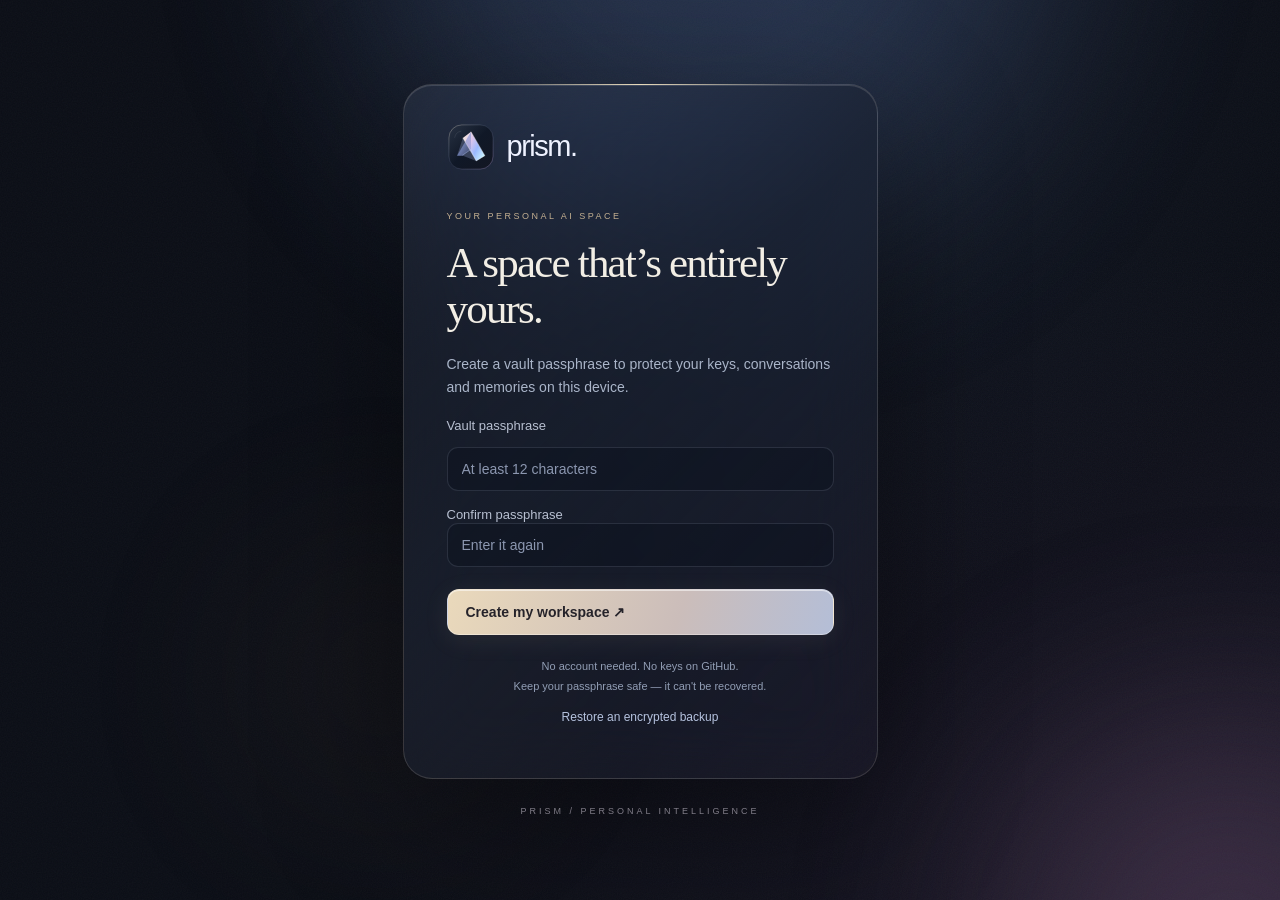
==== index.html @ ccc4616e "Add no-key Cloudflare free AI chat with bounded Worker" ====
<!doctype html>
<html lang="en"><head><meta charset="utf-8"><meta name="viewport" content="width=device-width,initial-scale=1,viewport-fit=cover"><meta name="theme-color" content="#0b1020"><meta name="referrer" content="no-referrer"><meta http-equiv="Content-Security-Policy" content="default-src 'self'; script-src 'self'; style-src 'self'; img-src 'self' data:; connect-src https:; object-src 'none'; base-uri 'none'; form-action 'self'; upgrade-insecure-requests"><meta name="prism-release" content="cloudflare-free-1"><meta name="description" content="Your personal AI space. Bring your models, memories and skills."><title>Prism — Your personal AI</title><link rel="icon" href="./prism.svg" type="image/svg+xml"><link rel="stylesheet" href="./style.css"><link rel="stylesheet" href="./luxury.css?v=cloudflare-free-1"><script type="module" src="./app.js?v=cloudflare-free-1"></script></head>
<body><div class="ambient ambient-one"></div><div class="ambient ambient-two"></div><div class="ambient ambient-three"></div><div class="grain" aria-hidden="true"></div>
<div id="app" class="app-shell" hidden>
<aside id="sidebar" class="sidebar glass"><a class="brand" href="./" aria-label="Prism home"><img src="./prism.svg" width="34" height="34" alt=""><span>prism<span class="brand-dot">.</span></span></a><button id="new-chat" class="primary new-chat"><span>＋</span> New conversation</button><div class="section-label">YOUR SPACE</div><nav class="nav-list"><button data-view="chat" class="nav-item active"><span class="nav-icon">◈</span> Conversations</button><button data-view="memories" class="nav-item"><span class="nav-icon">◎</span> Memories</button><button data-view="skills" class="nav-item"><span class="nav-icon">✧</span> Skills</button></nav><label class="history-search"><span aria-hidden="true">⌕</span><input id="search-chats" type="search" placeholder="Search conversations" aria-label="Search conversations"><kbd>⌘ K</kbd></label><div class="history-head section-label"><span>RECENT</span><span id="chat-count"></span></div><div id="history" class="history"></div><div class="sidebar-bottom"><button data-view="settings" class="nav-item"><span class="nav-icon">⚙</span> Settings & models</button><button id="lock" class="account"><span class="avatar">P</span><span>Private workspace<small id="vault-state">Vault unlocked on this device</small></span><span class="lock-icon">⌑</span></button></div></aside>
<div id="scrim" class="scrim" hidden></div><main class="main"><header class="topbar"><button id="menu" class="icon-button mobile-only" aria-label="Open navigation">☰</button><div class="breadcrumb"><span id="view-label">Conversation</span><span class="muted">/</span><span id="context-label">A clear space to think</span></div><div class="top-actions"><span class="private-pill"><span></span> Local & encrypted</span><button id="quick-open" class="icon-button" aria-label="Quick switch" title="Quick switch · Ctrl / ⌘ K">⌘</button><button id="settings-shortcut" class="icon-button" aria-label="Open settings">⚙</button></div></header>
<section id="chat-view" class="view chat-view"><div class="chat-toolbar"><label class="model-picker"><span class="model-symbol">◈</span><select id="active-model" aria-label="Active model"><option value="">Connect a model</option></select></label><div class="chat-tools"><button id="pin-chat" class="icon-button" aria-label="Pin conversation" title="Pin conversation">☆</button><button id="rename-chat" class="icon-button" aria-label="Rename conversation" title="Rename conversation">✎</button><button id="export-chat" class="icon-button" aria-label="Download conversation">↓</button><button id="delete-chat" class="icon-button" aria-label="Delete conversation">×</button></div></div><div id="messages" class="messages" aria-live="polite"><div id="welcome" class="welcome"><div class="orb"><img src="./prism.svg" width="70" height="70" alt=""></div><div class="eyebrow">THE PERSONAL INTELLIGENCE ATELIER.</div><h1>Where thought<br><span>takes shape.</span></h1><p>A private space for your models, memories &amp; ideas.</p><div class="welcome-rule"><span></span><small>BEGIN WITH A POSSIBILITY</small><span></span></div><div class="starter-grid"><button data-starter="Help me turn a rough idea into a practical plan."><span>↗</span><strong>Build something</strong><small>From first spark to next step</small></button><button data-starter="Explain a topic to me from the ground up. First ask what I want to learn."><span>◎</span><strong>Understand deeply</strong><small>Make the complicated click</small></button><button data-starter="Help me write something in my own voice. Ask me about the audience and purpose."><span>✧</span><strong>Find the words</strong><small>Sound a little more like you</small></button><button data-starter="Help me think through a decision. Ask me what I am deciding and what matters most."><span>⌘</span><strong>Think it through</strong><small>A fresh angle, not more noise</small></button></div></div></div><div class="composer-wrap"><div id="chat-error" class="inline-error" role="alert" hidden></div><div class="composer glass"><div class="composer-context"><label>Skill <select id="active-skill" aria-label="Active skill"><option value="">General</option></select></label><span id="memory-indicator">Memory on</span></div><textarea id="prompt" rows="2" placeholder="What's on your mind?" aria-label="Message"></textarea><div class="composer-bottom"><span id="connection-hint">Connect your first model in Settings</span><div><button id="voice" class="icon-button" aria-label="Dictate message">♩</button><button id="stop" class="icon-button" aria-label="Stop response" hidden>■</button><button id="send" class="send-button" aria-label="Send message">↑</button></div></div></div><p class="composer-footnote">AI can make mistakes. Messages and enabled context go to your chosen provider.</p></div></section>
<section id="memories-view" class="view content-view" hidden><div class="page-heading"><div class="eyebrow">CONTEXT THAT STAYS</div><h1>A mind that knows you.</h1><p>You decide what gets remembered. Enabled memories are included with your messages.</p></div><div class="surface"><div class="row-between"><div><h2>Personal memory</h2><p>Use your saved context in conversations</p></div><label class="switch"><input id="memory-enabled" type="checkbox"><span></span><span class="sr-only">Enable memory</span></label></div></div><form id="memory-form" class="surface form-stack"><label for="memory-text">Add a memory</label><textarea id="memory-text" required maxlength="4000" rows="3" placeholder="I prefer examples when learning something new."></textarea><button class="primary fit" type="submit">＋ Remember this</button></form><div id="memory-list" class="record-list"></div></section>
<section id="skills-view" class="view content-view" hidden><div class="page-heading"><div class="eyebrow">WAYS OF THINKING</div><h1>Your own superpowers.</h1><p>Create reusable instructions and choose a skill for any conversation. Skills guide the model; they don't run code or tools.</p></div><button id="add-skill" class="primary fit">＋ Create a skill</button><div id="skill-list" class="skill-grid"></div></section>
<section id="settings-view" class="view content-view" hidden><div class="page-heading"><div class="eyebrow">MAKE IT YOURS</div><h1>The details make the difference.</h1></div><div class="settings-tabs" role="tablist"><button class="active" data-tab="connections" role="tab" aria-selected="true">Models & keys</button><button data-tab="personality" role="tab" aria-selected="false">Personalization</button><button data-tab="privacy" role="tab" aria-selected="false">Privacy & data</button></div><div id="connections-tab" class="tab-panel"><div class="section-heading"><div><h2>Your model connections</h2><p>Multiple keys, providers and models. Choose one for each conversation.</p></div><button id="add-connection" class="primary">＋ Add connection</button></div><section class="free-models surface" aria-labelledby="free-models-title"><div class="free-heading"><div><div class="eyebrow">MORE POSSIBILITY. ZERO MODEL COST.</div><h2 id="free-models-title">Free models</h2></div><button id="browse-free" class="secondary">Explore models ↗</button></div><p>Cloudflare Llama 3.2 3B works without an API key. Your chat and enabled context go through Prism’s Cloudflare Worker. Shared daily limits apply. Other providers still need your key.</p><button id="use-cloudflare" class="primary">Use Cloudflare free · no key</button></section><div id="connection-list" class="record-list"></div><div class="quiet-note">Keys are encrypted in this browser with your vault passphrase. They are sent directly to your chosen provider when you chat. Cloudflare free mode sends context through Prism’s Worker without a key. There is no cloud sync. Provider usage may be billed by your API provider.</div></div><form id="personality-tab" class="tab-panel surface form-stack" hidden><label for="your-name">What should the AI call you?</label><input id="your-name" maxlength="100" placeholder="Your name"><label for="about-you">What should it know about you?</label><textarea id="about-you" rows="4" maxlength="8000" placeholder="Your work, interests or goals…"></textarea><label for="response-style">How should it respond?</label><textarea id="response-style" rows="4" maxlength="8000" placeholder="Be direct and thoughtful. Use practical examples."></textarea><label for="temperature">Creativity <output id="temperature-output">0.7</output></label><input id="temperature" type="range" min="0" max="1" step="0.1" value="0.7"><label class="check-row"><input id="read-aloud" type="checkbox"> Read replies aloud on this device</label><button type="submit" class="primary fit">Save personalization</button></form><div id="privacy-tab" class="tab-panel" hidden><div class="surface form-stack"><h2>Your data, under your control.</h2><p>Conversations, API keys, memories and settings are encrypted together using AES-GCM and a passphrase-derived key. Your passphrase is never saved or sent. Locking hides the workspace and drops its active vault key.</p><p>This is a device-local vault, not a cloud account. A lost passphrase cannot be recovered. Browser extensions or compromised devices can still read data while unlocked.</p><div class="button-row"><button id="backup" class="secondary">Download encrypted backup</button><label class="secondary file-label">Restore backup<input id="restore" type="file" accept="application/json,.json" hidden></label></div><button id="privacy-lock" class="secondary fit">Lock workspace now</button><p class="muted">Automatically locks after 15 minutes without interaction. Clearing browser data removes this device's vault; keep an encrypted backup.</p></div></div></section>
<footer id="toast" class="toast" role="status" hidden></footer></main></div>
<section id="gate" class="gate"><div class="gate-card glass"><div class="brand gate-brand"><img src="./prism.svg" width="42" height="42" alt=""><span>prism.</span></div><div class="eyebrow">YOUR PERSONAL AI SPACE</div><h1 id="gate-title">Your mind.<br>A clearer space.</h1><p id="gate-copy">Create a vault passphrase to protect your keys, conversations and memories on this device.</p><form id="unlock-form" class="form-stack"><label for="passphrase">Vault passphrase</label><input id="passphrase" type="password" autocomplete="new-password" minlength="12" required placeholder="At least 12 characters"><div id="confirm-wrap"><label for="confirm-passphrase">Confirm passphrase</label><input id="confirm-passphrase" type="password" autocomplete="new-password" minlength="12" placeholder="Enter it again"></div><div id="gate-error" class="inline-error" role="alert" hidden></div><button id="unlock-button" class="primary" type="submit">Create my workspace <span>↗</span></button></form><p class="gate-foot">No account needed. No keys on GitHub.<br>Keep your passphrase safe — it can't be recovered.</p><label class="text-link file-label">Restore an encrypted backup<input id="gate-restore" type="file" accept="application/json,.json" hidden></label></div><div class="gate-caption">PRISM / PERSONAL INTELLIGENCE</div></section>
<dialog id="free-dialog" class="free-dialog"><div class="dialog-header"><h2>Find your free model</h2><button id="close-free" class="icon-button" aria-label="Close free models">×</button></div><div class="free-browser"><label for="free-provider">Provider</label><select id="free-provider"><option value="cloudflare">Cloudflare · no API key</option><option value="openrouter">OpenRouter · zero-priced models</option><option value="groq">Groq · Free plan</option><option value="gemini">Gemini · Free tier</option></select><p id="free-terms" class="quiet-note"></p><a id="free-terms-link" target="_blank" rel="noopener noreferrer">Provider limits &amp; terms ↗</a><div class="free-search"><input id="free-query" type="search" placeholder="Search free models" aria-label="Search free models"><button id="refresh-free" class="secondary">Refresh</button></div><div id="free-status" role="status" aria-live="polite"></div><div id="free-list" class="free-list"></div></div></dialog>
<dialog id="editor"><form id="editor-form" class="form-stack"><div class="row-between"><h2 id="editor-title"></h2><button id="close-editor" type="button" class="icon-button" aria-label="Close">×</button></div><div id="editor-fields" class="form-stack"></div><div id="editor-error" class="inline-error" role="alert" hidden></div><div class="button-row"><button type="button" id="cancel-editor" class="secondary">Cancel</button><button type="submit" class="primary">Save</button></div></form></dialog>
<dialog id="confirm-dialog"><form method="dialog" class="form-stack"><h2 id="confirm-title">Are you sure?</h2><p id="confirm-copy"></p><div class="button-row"><button value="cancel" class="secondary">Cancel</button><button value="yes" class="primary danger">Delete</button></div></form></dialog>
<dialog id="quick-dialog" class="quick-dialog"><div class="row-between"><h2>Quick switch</h2><button id="close-quick" class="icon-button" aria-label="Close quick switch">×</button></div><label class="sr-only" for="quick-query">Find conversations or actions</label><input id="quick-query" class="quick-query" type="search" placeholder="Find a conversation or action…" autocomplete="off"><div id="quick-results" class="quick-results"></div><p class="quick-hint">esc to close · search stays on this device</p></dialog></body></html>
---- style.css ----
:root{color-scheme:dark;--bg:#090d19;--surface:rgba(24,30,49,.64);--line:rgba(191,206,255,.1);--text:#eef2ff;--muted:#8c97af;--blue:#a5b9ff;--accent:#a9bcff;--radius:18px;font-family:Inter,-apple-system,BlinkMacSystemFont,'Segoe UI',sans-serif;font-size:15px;color:var(--text);background:var(--bg)}*{box-sizing:border-box}body{margin:0;min-width:320px}button,input,select,textarea{font:inherit}button,a,input,textarea,select{-webkit-tap-highlight-color:transparent}button{cursor:pointer}button:disabled{opacity:.45;cursor:wait}button:focus-visible,a:focus-visible,input:focus-visible,textarea:focus-visible,select:focus-visible{outline:2px solid #a9bcff;outline-offset:4px}button{border:0;color:inherit;background:none;transition:background .18s,transform .18s}button:hover{background:rgba(170,190,255,.09)}button:active{transform:translateY(1px)}[hidden]{display:none!important}a{color:var(--blue)}h1,h2,p{margin-top:0}h2{font-size:18px;font-weight:550;letter-spacing:-.3px;margin-bottom:8px}p{line-height:1.65;color:var(--muted)}small{color:var(--muted)}.muted{color:var(--muted)}.ambient{position:fixed;pointer-events:none;z-index:-1;border-radius:50%;filter:blur(100px);opacity:.16}.ambient-one{width:650px;height:650px;left:23%;top:-470px;background:#3d64ff}.ambient-two{width:500px;height:500px;right:-280px;bottom:-320px;background:#b685ff}.glass{background:linear-gradient(135deg,rgba(41,50,76,.53),rgba(18,24,41,.7));backdrop-filter:blur(26px);-webkit-backdrop-filter:blur(26px);border:1px solid var(--line)}.app-shell{display:flex;height:100dvh;min-height:480px}.sidebar{width:266px;flex-shrink:0;padding:33px 20px 16px;display:flex;flex-direction:column;border-width:0 1px 0 0;background:rgba(13,18,32,.82)}.brand{display:flex;align-items:center;gap:10px;text-decoration:none;color:var(--text);font-size:29px;letter-spacing:-1.5px;font-weight:600}.brand-dot{color:var(--blue)}.sidebar .brand{margin:0 10px 35px}.primary,.secondary{min-height:44px;border-radius:11px;padding:11px 18px;font-weight:550;font-size:13px;display:inline-flex;justify-content:center;align-items:center;gap:10px}.primary{background:linear-gradient(120deg,#b7c8ff,#a2b0f3);color:#172144;box-shadow:0 4px 20px #728fff16;border:1px solid #dae1ff55}.primary:hover{background:#c9d5ff;box-shadow:0 4px 25px #728fff30}.secondary{border:1px solid var(--line);background:#ffffff05;color:#d9e0f2}.fit{width:fit-content}.new-chat{width:100%;justify-content:flex-start;font-size:13px;margin-bottom:35px}.new-chat>span{font-size:21px}.section-label{font-size:10px;letter-spacing:1.8px;font-weight:600;color:#6f7d99;padding:0 13px;margin-bottom:12px}.nav-list{display:grid;gap:5px}.nav-item{display:flex;align-items:center;gap:12px;width:100%;text-align:left;padding:12px 14px;min-height:45px;border-radius:10px;font-size:13px;color:#a0abc2}.nav-item.active{background:linear-gradient(100deg,#a6bbff18,#a6bbff06);border:1px solid #b0c6ff12;color:#d7e1ff}.nav-icon{font-size:20px;width:22px;color:#9baad0}.history-head{display:flex;justify-content:space-between;margin-top:38px}.history{overflow:auto;flex:1;min-height:30px}.history-item{width:100%;text-align:left;color:#8c99b4;padding:12px 14px;font-size:12px;white-space:nowrap;text-overflow:ellipsis;overflow:hidden;border-radius:9px;display:block}.history-item.active{color:#dce6ff;background:#b6c8ff08}.sidebar-bottom{margin-top:12px;border-top:1px solid var(--line);padding-top:13px}.account{display:flex;align-items:center;text-align:left;gap:10px;width:100%;margin-top:16px;padding:10px 3px;font-size:12px}.account small{display:block;font-size:9px;margin-top:5px}.avatar{display:grid;place-items:center;background:linear-gradient(135deg,#7a8cb0,#334164);width:34px;height:34px;border:1px solid #d2ddff30;border-radius:50%;font-size:13px;flex-shrink:0}.lock-icon{margin-left:auto;color:var(--muted)}.main{flex:1;min-width:0;display:flex;flex-direction:column;position:relative}.topbar{height:78px;flex-shrink:0;border-bottom:1px solid #b7c5ff09;display:flex;align-items:center;justify-content:space-between;gap:10px;padding:0 38px}.breadcrumb{font-size:11px;display:flex;align-items:center;gap:13px;color:#b0bad2}.breadcrumb #context-label{color:#66738f;white-space:nowrap;overflow:hidden;text-overflow:ellipsis;max-width:280px}.top-actions{display:flex;align-items:center;gap:20px}.private-pill{font-size:10px;color:#8f9db9;display:flex;align-items:center;gap:7px;white-space:nowrap}.private-pill>span{width:5px;height:5px;background:#9aaef3;box-shadow:0 0 10px #7c9eff;border-radius:50%}.icon-button{min-width:40px;height:40px;border-radius:9px;color:#8997b5;font-size:20px;display:inline-grid;place-items:center}.view{flex:1;min-height:0}.chat-view{display:flex;flex-direction:column}.chat-toolbar{display:flex;align-items:center;justify-content:space-between;padding:15px 33px;gap:10px}.model-picker{display:flex;align-items:center;gap:9px;padding:6px 10px;border:1px solid var(--line);border-radius:10px;background:#b1c5ff05;max-width:80%}.model-symbol{font-size:19px;color:#b4c6ff}.model-picker select{background:transparent;border:0;color:#c8d3eb;font-size:12px;max-width:240px;padding:5px;min-width:0}.model-picker option,select option{background:#181f33;color:var(--text)}.chat-tools{display:flex;gap:3px}.messages{flex:1;min-height:0;overflow:auto;padding:10px max(25px,calc((100% - 800px)/2));scroll-behavior:smooth}.welcome{max-width:650px;margin:20px auto 30px;text-align:center}.orb{width:110px;height:110px;border-radius:50%;margin:0 auto 28px;display:grid;place-items:center;background:radial-gradient(circle at 50% 20%,#c1d3ff20,#92aaff03 65%);box-shadow:inset 0 1px 0 #e0eaff10,0 0 60px #718cfa0d;position:relative}.orb:after{content:'';position:absolute;width:80px;height:20px;background:#7891ff55;filter:blur(25px);bottom:8px}.orb img{filter:drop-shadow(0 8px 25px #9ea5ff40)}.eyebrow{font-size:9px;font-weight:650;letter-spacing:3px;color:#7d8fb9;margin-bottom:18px}.welcome h1{font-size:clamp(30px,3.8vw,48px);line-height:1.14;letter-spacing:-1.8px;font-weight:450;margin-bottom:18px}.welcome h1 span{background:linear-gradient(100deg,#c0d3ff,#b7a6eb);background-clip:text;color:transparent}.welcome>p{font-size:12px;margin-bottom:34px;color:#78859f}.starter-grid{display:grid;grid-template-columns:1fr 1fr;gap:11px;text-align:left}.starter-grid button{border:1px solid #b2c7ff10;border-radius:13px;padding:17px 18px;text-align:left;background:linear-gradient(125deg,#b2c7ff07,#b2c7ff02);position:relative}.starter-grid button>span{display:block;color:#8e9ed2;font-size:19px;margin-bottom:10px}.starter-grid strong{font-size:12px;font-weight:500;display:block;margin-bottom:5px}.starter-grid small{font-size:10px;color:#65738e}.composer-wrap{width:100%;max-width:860px;margin:12px auto 0;padding:0 30px 14px}.composer{border-radius:19px;padding:14px 17px 10px;box-shadow:0 10px 60px #00000018;background:linear-gradient(120deg,#1b253b9e,#151c2cba);border:1px solid #b5c9ff21}.composer-context{display:flex;justify-content:space-between;align-items:center;font-size:9px;color:#7183a8;margin-bottom:10px}.composer-context label{display:flex;gap:7px;align-items:center}.composer-context select{border:0;background:#b1c4ff0b;color:#afbfdf;border-radius:5px;padding:4px;font-size:10px;max-width:200px}.composer textarea{width:100%;resize:none;background:transparent;border:0;box-shadow:none;padding:0;color:#dde5f8;line-height:1.5;min-height:44px;max-height:160px;outline:none;font-size:13px}.composer textarea::placeholder{color:#73819e}.composer-bottom{display:flex;align-items:center;justify-content:space-between;gap:10px}.composer-bottom>div{display:flex;gap:7px;align-items:center}.composer-bottom>span{font-size:9px;color:#65758f;overflow:hidden;white-space:nowrap;text-overflow:ellipsis}.composer .icon-button{height:34px;min-width:34px}.send-button{width:34px;height:34px;border-radius:10px;background:linear-gradient(120deg,#bfd0ff,#a1b4f0);color:#203055;font-size:23px}.send-button:hover{background:#d5e0ff}.composer-footnote{font-size:9px;text-align:center;color:#4e5e7a;margin:12px 0 0}.message{margin:12px 0 27px;animation:appear .25s ease-out}.message-head{display:flex;align-items:center;gap:9px;font-size:11px;color:#acbad7;margin-bottom:12px}.message-head img{width:22px;height:22px}.message-head small{font-size:9px;color:#607190;margin-left:auto;max-width:180px;overflow:hidden;white-space:nowrap;text-overflow:ellipsis}.message-body{white-space:pre-wrap;overflow-wrap:anywhere;font-size:14px;line-height:1.8;color:#c8d3e9}.message.user{margin-left:8%;padding:17px 20px;background:#a7bdff0b;border:1px solid #b0c5ff0e;border-radius:16px}.message.user .message-body{color:#e2e9f9}.message-actions{display:flex;gap:5px;margin-top:8px}.message-actions button{font-size:10px;color:#647899;padding:7px;border-radius:7px;min-height:34px}.content-view{overflow-y:auto;padding:45px max(30px,calc((100% - 840px)/2)) 60px}.page-heading{margin-bottom:35px}.page-heading h1{font-size:32px;font-weight:450;letter-spacing:-1.1px;margin-bottom:12px}.page-heading p{font-size:13px;max-width:570px}.surface{background:linear-gradient(130deg,#b4c8ff07,#b4c8ff03);border:1px solid var(--line);border-radius:16px;padding:23px;margin:18px 0}.surface p{font-size:12px;margin-bottom:0}.row-between{display:flex;align-items:center;justify-content:space-between;gap:18px}.form-stack{display:flex;flex-direction:column;gap:14px}.form-stack label{font-size:12px;color:#adbbd6;margin-top:5px}.form-stack input:not([type=checkbox]):not([type=range]),.form-stack textarea,.form-stack select{background:#070c1855;border:1px solid #b1c3ee20;border-radius:10px;color:#e0e8fa;padding:13px 14px;width:100%;min-height:44px;font-size:13px}.form-stack input::placeholder,.form-stack textarea::placeholder{color:#586a8b}.form-stack textarea{resize:vertical;line-height:1.65}.form-stack p{margin-bottom:0;font-size:12px}.form-stack input[type=range]{accent-color:#a9bcff;width:100%}.form-stack output{float:right;color:#d1ddff}.switch{position:relative;flex-shrink:0;display:inline-flex}.switch input{position:absolute;opacity:0;width:44px;height:26px;margin:0;z-index:2;cursor:pointer}.switch>span:not(.sr-only){display:block;width:44px;height:26px;border-radius:15px;background:#30394e;transition:.2s}.switch>span:before{content:'';display:block;width:18px;height:18px;margin:4px;background:#b0bad2;border-radius:50%;transition:.2s}.switch input:checked+span{background:#7d96e5}.switch input:checked+span:before{transform:translateX(18px);background:#e3eaff}.switch input:focus-visible+span{outline:2px solid #c0d0ff;outline-offset:4px}.record-list{display:grid;gap:12px;margin-top:20px}.record{padding:21px;border:1px solid var(--line);border-radius:14px;background:#b6c9ff05}.record-title{font-size:15px;font-weight:550;margin:0 0 9px;overflow-wrap:anywhere}.record-body{color:#8e9fbe;white-space:pre-wrap;line-height:1.65;font-size:12px;margin-bottom:12px;overflow-wrap:anywhere}.record-actions{display:flex;align-items:center;gap:8px;flex-wrap:wrap}.record-actions button{font-size:11px;color:#a7b9df;border:1px solid var(--line);border-radius:8px;padding:8px 12px;min-height:38px}.record-actions .delete{color:#db9cae;margin-left:auto}.status-dot{font-size:10px;color:#97acd5}.empty-state{border:1px dashed #b6c9ff1c;border-radius:15px;padding:35px 25px;text-align:center;color:#7384a4;font-size:13px;line-height:1.7}.skill-grid{display:grid;grid-template-columns:repeat(2,minmax(0,1fr));gap:15px;margin-top:24px}.skill-grid .record{min-height:160px}.skill-grid .skill-symbol{color:#b8a8e8;font-size:25px;margin-bottom:20px}.settings-tabs{display:flex;gap:25px;border-bottom:1px solid var(--line);margin-bottom:28px;overflow:auto}.settings-tabs button{padding:14px 0;color:#6f819f;font-size:12px;white-space:nowrap;border-bottom:2px solid transparent;min-height:44px}.settings-tabs button.active{color:#d3dfff;border-bottom-color:#b2c6ff}.section-heading{display:flex;justify-content:space-between;gap:20px;align-items:center;margin-bottom:25px}.section-heading p{font-size:12px;max-width:450px;margin:0}.section-heading .primary{white-space:nowrap}.quiet-note{color:#647799;font-size:11px;line-height:1.8;margin-top:25px;max-width:620px}.button-row{display:flex;gap:12px;flex-wrap:wrap}.check-row{display:flex;align-items:center;gap:10px;min-height:44px}.check-row input{accent-color:#aabbff}.inline-error{font-size:12px;color:#ffc0ca;padding:12px;background:#c04a6214;border:1px solid #ef8da22e;border-radius:9px;line-height:1.6;margin-bottom:10px;overflow-wrap:anywhere}.toast{position:fixed;bottom:26px;left:50%;transform:translateX(-50%);border:1px solid #b8cbff30;border-radius:12px;padding:13px 22px;background:#222d46;box-shadow:0 10px 50px #0008;z-index:20;font-size:12px;max-width:90vw}.gate{min-height:100dvh;display:flex;flex-direction:column;align-items:center;justify-content:center;padding:40px 20px}.gate-card{width:100%;max-width:440px;padding:36px 40px;border-radius:25px;box-shadow:0 30px 150px #0004}.gate-brand{margin-bottom:35px}.gate-card .eyebrow{font-size:8px;letter-spacing:2.5px}.gate-card h1{font-size:35px;font-weight:430;letter-spacing:-1px;line-height:1.15;margin-bottom:20px}.gate-card>p{font-size:12px}.gate-card .primary{margin-top:8px;justify-content:space-between}.gate-foot{font-size:10px!important;line-height:1.8;text-align:center;margin:22px 0 14px}.gate-caption{font-size:8px;letter-spacing:3px;color:#4a5e80;margin-top:27px}.file-label{cursor:pointer}.text-link{color:#9faed0;display:block;text-align:center;font-size:10px;min-height:30px}dialog{background:#151d30;color:var(--text);border:1px solid #b6c9ff30;border-radius:21px;padding:25px;width:calc(100% - 30px);max-width:510px;max-height:90dvh;overflow-y:auto;box-shadow:0 30px 100px #0008}dialog::backdrop{background:#040815b8;backdrop-filter:blur(9px)}dialog h2{margin:0}.sr-only{position:absolute;width:1px;height:1px;padding:0;margin:-1px;overflow:hidden;clip:rect(0,0,0,0);white-space:nowrap;border:0}.danger{background:#ffc0cc;color:#52162a}.mobile-only{display:none}.scrim{position:fixed;inset:0;background:#0008;backdrop-filter:blur(4px);z-index:29}.message.streaming .message-body:after{content:'▍';color:#b5c9ff;animation:blink 1s infinite}@keyframes blink{50%{opacity:.3}}@keyframes appear{from{opacity:0;transform:translateY(5px)}to{opacity:1;transform:none}}@media(min-width:1400px){.sidebar{width:284px}.welcome{margin-top:6vh}.starter-grid button{padding:20px 23px}.welcome>p{margin-bottom:40px}}@media(max-width:850px){.sidebar{width:225px;padding:25px 12px 15px}.topbar{padding:0 22px;height:65px}.topbar #context-label{display:none}.chat-toolbar{padding:12px 20px}.top-actions{gap:10px}.private-pill{font-size:9px}.content-view{padding:28px 24px 45px}.page-heading h1{font-size:28px}.section-heading{align-items:flex-start;flex-direction:column;gap:14px}.welcome{margin:12px auto 25px}.welcome h1{font-size:34px}.orb{width:85px;height:85px;margin-bottom:20px}.orb img{width:55px}.composer-wrap{padding:0 20px 15px}.messages{padding:8px 24px}.composer-footnote{font-size:8px}}@media(max-width:620px){.mobile-only{display:inline-grid}.sidebar{position:fixed;top:0;left:0;bottom:0;width:266px;z-index:30;transform:translateX(-100%);transition:transform .2s;background:rgba(12,18,32,.97)}.sidebar.open{transform:translateX(0)}.topbar{padding:0 14px;height:58px;gap:8px}.breadcrumb{font-size:10px;margin-right:auto}.top-actions{gap:6px}.top-actions .icon-button{font-size:18px}.private-pill{font-size:8px;gap:5px}.chat-toolbar{padding:9px 14px}.chat-toolbar .icon-button{min-width:34px;height:34px}.model-picker{padding:3px 8px;max-width:75%}.model-picker select{font-size:11px;max-width:195px}.messages{padding:8px 20px}.welcome{margin:18px auto 24px}.welcome h1{font-size:33px;letter-spacing:-1px}.welcome .eyebrow{font-size:8px;letter-spacing:2px}.welcome>p{font-size:10px;margin-bottom:24px}.orb{width:77px;height:77px;margin-bottom:23px}.starter-grid{gap:9px}.starter-grid button{padding:14px 13px;border-radius:12px}.starter-grid strong{font-size:11px}.starter-grid small{font-size:9px;line-height:1.5;display:block}.starter-grid button>span{margin-bottom:9px;font-size:17px}.composer-wrap{padding:0 12px 12px;margin-top:10px}.composer{border-radius:16px;padding:12px 13px 9px}.composer textarea{font-size:16px}.composer-bottom>span{font-size:8px;max-width:210px}.composer-footnote{font-size:7px;line-height:1.5}.content-view{padding:28px 20px 45px}.page-heading h1{font-size:27px;line-height:1.2}.page-heading p{font-size:12px}.settings-tabs{gap:22px}.settings-tabs button{font-size:11px}.surface{padding:19px}.skill-grid{grid-template-columns:1fr}.record-actions button{min-height:44px}.gate-card{padding:30px 25px}.gate{padding:24px 18px}.gate-card h1{font-size:32px}.gate-card input{font-size:16px!important}.message-body{font-size:14px}.message.user{margin-left:4%;padding:14px}.form-stack input:not([type=checkbox]):not([type=range]),.form-stack textarea,.form-stack select{font-size:16px}.button-row>.secondary{flex:1}}@media(prefers-reduced-motion:reduce){*,*:before,*:after{animation:none!important;transition:none!important;scroll-behavior:auto!important}}

/* Comfortable touch and reading targets without diluting the glass composition. */
@media(max-width:620px){.message-body{font-size:16px;line-height:1.7}.message-actions button{min-height:44px;font-size:12px}.chat-toolbar .icon-button,.composer .icon-button{height:44px;min-width:44px}.send-button{height:44px;width:44px}.model-picker{max-width:calc(100% - 96px)}.model-picker select{min-height:32px;max-width:175px}.composer-context select{min-height:28px;font-size:12px}.composer-context{font-size:11px}.composer-bottom>span{font-size:10px}.private-pill{font-size:10px}.primary,.secondary{font-size:14px}.record-body,.page-heading p,.surface p,.section-heading p{font-size:14px;line-height:1.65}}
---- luxury.css ----
/* Prism Atelier — layered glass, warm mineral light, precise utility. */
:root{--bg:#0b0e16;--surface:rgba(35,40,56,.58);--line:rgba(223,222,238,.12);--muted:#a1a9bd;--blue:#c6d7ff;--accent:#d4c4a6;font-family:'Avenir Next',Avenir,'Segoe UI',sans-serif;font-size:16px}
body{background:radial-gradient(ellipse at 62% 4%,#26334855,transparent 48%),radial-gradient(ellipse at 94% 95%,#37274445,transparent 50%),#0b0e16;isolation:isolate}
.grain{pointer-events:none;position:fixed;inset:0;z-index:-1;opacity:.08;background-image:url("data:image/svg+xml,%3Csvg xmlns='http://www.w3.org/2000/svg' width='180' height='180'%3E%3Cfilter id='n'%3E%3CfeTurbulence type='fractalNoise' baseFrequency='.8' numOctaves='3' stitchTiles='stitch'/%3E%3C/filter%3E%3Crect width='100%25' height='100%25' filter='url(%23n)' opacity='.5'/%3E%3C/svg%3E")}
.ambient{z-index:-1;opacity:.3;filter:blur(110px)}
.ambient-one{width:700px;height:700px;left:28%;top:-470px;background:#526fa7}
.ambient-two{width:480px;height:480px;right:-190px;bottom:-290px;background:#8a628d}
.ambient-three{width:300px;height:300px;left:18%;bottom:8%;background:#bd8b5855;opacity:.19}
.glass{background:linear-gradient(130deg,#aabbd510,#161d2aca 65%);border:1px solid #dde3ff1a;backdrop-filter:blur(38px) saturate(135%);-webkit-backdrop-filter:blur(38px) saturate(135%);box-shadow:inset 0 1px 0 #fff1,0 22px 60px #0002}
.app-shell{padding:16px;gap:12px;min-height:500px}
.sidebar{border:1px solid #dfe4ff16;border-radius:23px;width:274px;padding:26px 17px 17px;background:linear-gradient(155deg,#cbdcff0d,#111522b0 40%);box-shadow:inset 0 1px 0 #ffffff0c,0 10px 40px #0002}
.sidebar .brand{margin:0 10px 29px;font-size:29px;letter-spacing:-1.5px;font-weight:450;gap:12px}
.brand img{width:39px;height:39px}.brand-dot{color:#d6c3a3}
.primary{background:linear-gradient(110deg,#ead9bb,#cbbdba 60%,#b4bed7);color:#25232a;border-color:#fff5;box-shadow:inset 0 1px 0 #fff8,0 5px 26px #d1baa317;font-weight:600}
.primary:hover{background:linear-gradient(110deg,#f5e5ca,#d2c7df);box-shadow:0 8px 28px #d3c0ac25}
.primary,.secondary{border-radius:12px;min-height:46px;font-size:13px}
.new-chat{margin-bottom:25px;font-size:13px;justify-content:space-between;flex-direction:row-reverse}
.new-chat>span{font-size:22px;font-weight:350}.section-label{font-size:10px;color:#8a91a6;letter-spacing:1.8px}
.nav-item{font-size:13px;color:#a9b0c1;min-height:47px;border:1px solid transparent}
.nav-item.active{color:#e8dcc4;background:linear-gradient(100deg,#d9c6a81a,#bcc7e905);border-color:#ded2bd16;box-shadow:inset 0 1px 0 #fff06}
.nav-item.active .nav-icon{color:#dbc6a5}.nav-icon{color:#8e9aaf}.history-head{margin-top:26px}
.history-search{display:flex;align-items:center;gap:8px;background:#060a1230;border:1px solid #dde4ff13;border-radius:10px;min-height:42px;padding:0 10px;margin-top:25px;color:#9fa9be}
.history-search>span{font-size:22px}.history-search input{width:100%;min-width:0;font-size:12px;background:none;border:0;outline:none;color:#e6eaf7;min-height:40px}.history-search input::placeholder{color:#8e97ab}.history-search:focus-within{border-color:#d8c5a466}.history-search kbd{font-size:9px;color:#949aab;white-space:nowrap;border:1px solid #fff1;border-radius:4px;padding:3px}
.history-item{display:flex;gap:10px;align-items:center;font-size:12px;color:#9da7bd;min-height:44px;padding:9px 12px}.history-mark{flex-shrink:0;color:#a5acc3;font-size:15px}.history-title{overflow:hidden;text-overflow:ellipsis;white-space:nowrap}.history-item.active{background:#cdd9ff0b;color:#ecedfa}.history-empty{font-size:12px;padding:12px;line-height:1.65;color:#8b95a9}.sidebar-bottom{border-top-color:#e1dded14}.account{font-size:12px;padding-top:4px}.account small{font-size:10px;color:#8f99ad;line-height:1.5}.avatar{background:linear-gradient(140deg,#8d8781,#3e465a);color:#f1e2c7;border-color:#d6c4ad33}
.main{border:1px solid #e0e6ff12;border-radius:23px;background:linear-gradient(155deg,#dce9ff04,#1117251a 50%,#d2b6df04);box-shadow:inset 0 1px 0 #fff05;overflow:hidden;backdrop-filter:blur(8px)}
.topbar{height:68px;padding:0 28px;border-color:#d3ddff0b}.breadcrumb{font-size:12px}.breadcrumb #context-label{color:#a1abc1;max-width:360px}.private-pill{font-size:11px;color:#b2b8c9}.private-pill>span{background:#d8c5a5;box-shadow:0 0 10px #d7c09c60}.top-actions{gap:10px}.icon-button{color:#acb5c9;min-width:44px;height:44px;font-size:19px}.icon-button:hover{background:#e4deff0a}.chat-toolbar{padding:13px 25px}.model-picker{background:linear-gradient(115deg,#e4d6c40b,#c1d5ff06);border-color:#d5d9ee1a;border-radius:11px;max-width:calc(100% - 185px)}.model-symbol{color:#d9c5aa}.model-picker select{font-size:12px;max-width:280px;color:#d2d9e9;min-height:30px}.chat-tools{gap:0}.chat-tools .icon-button{font-size:19px}.model-picker select:focus-visible{outline-offset:0}
.messages{padding:8px max(25px,calc((100% - 780px)/2));scrollbar-color:#bbc6e12a transparent;scrollbar-width:thin}.welcome{max-width:660px;margin:24px auto 32px}.orb{width:100px;height:100px;margin-bottom:27px;background:radial-gradient(ellipse at 35% 0%,#eee1c51a,#b7c9ff03 67%);border:1px solid #d3ddf20e;box-shadow:inset 0 1px 0 #eee4,0 0 85px #c1c9f017}.orb:after{background:#c4b9e650;bottom:1px;filter:blur(28px)}.orb img{width:67px;height:67px;filter:drop-shadow(0 8px 20px #a1bbff25)}
.eyebrow{color:#b5a58c;letter-spacing:2.7px;font-size:9px;font-weight:500;margin-bottom:19px}.welcome h1{font-family:Georgia,'Times New Roman',serif;font-size:clamp(43px,4.5vw,65px);font-weight:400;letter-spacing:-2px;line-height:1.04;margin-bottom:22px;color:#f1eee8}.welcome h1 span{background:linear-gradient(110deg,#d8c6aa,#cdd9f6 55%,#b8b9df);background-clip:text;color:transparent;font-style:italic}.welcome>p{font-size:13px;color:#a3abbd;margin-bottom:24px}.welcome-rule{display:flex;align-items:center;justify-content:center;gap:16px;margin:0 0 20px}.welcome-rule span{height:1px;width:50px;background:linear-gradient(90deg,transparent,#cfbf9a40)}.welcome-rule span:last-child{transform:rotate(180deg)}.welcome-rule small{font-size:8px;letter-spacing:2px;color:#a4a6b5}.starter-grid{gap:12px}.starter-grid button{padding:19px 21px;border-radius:15px;background:linear-gradient(130deg,#d7e0fc09,#b9c6ec03);border:1px solid #c7cce51a;box-shadow:inset 0 1px 0 #fff05;transition:background .2s,border-color .2s,transform .2s}.starter-grid button:hover{background:linear-gradient(130deg,#d6c8a818,#b9c6ec08);border-color:#e3d3b640;transform:translateY(-2px)}.starter-grid button>span{color:#c1b69e;font-size:21px;margin-bottom:12px}.starter-grid strong{font-size:13px;font-weight:500;color:#e2e3ef}.starter-grid small{color:#949eb3;font-size:11px}
.composer-wrap{max-width:860px;padding:0 28px 16px;margin-top:12px}.composer{border-radius:22px;padding:14px 18px 12px;background:linear-gradient(125deg,#d9e5ff0f,#242b3c99 40%,#25223699);border:1px solid #dddbe72a;backdrop-filter:blur(42px) saturate(150%);-webkit-backdrop-filter:blur(42px) saturate(150%);box-shadow:0 16px 65px #0004,inset 0 1px 0 #fff1}.composer-context{font-size:10px;color:#a1aac1;margin-bottom:12px}.composer-context select{font-size:11px;background:#a8bcff0b;border:1px solid #ccd6ee11;padding:5px;color:#c2ccdf}.composer textarea{font-size:15px;min-height:48px;color:#e7ebfa}.composer textarea::placeholder{color:#a2aabe}.composer-bottom>span{font-size:10px;color:#9ba6bd;max-width:70%}.send-button{width:40px;height:40px;border-radius:12px;background:linear-gradient(135deg,#f0dfbf,#bfc8df);box-shadow:inset 0 1px 0 #fff9,0 3px 16px #d7c4aa20;color:#2b2f3e}.send-button:hover{background:#f4e7ce}.composer .icon-button{width:40px;height:40px}.composer-footnote{font-size:10px;color:#8a94a8;line-height:1.5;margin-top:10px}
.message{margin-bottom:32px}.message-head{font-size:12px;color:#d1d2e1;margin-bottom:13px}.message-head small{font-size:10px;color:#9ba7bf}.message-body{font-size:16px;line-height:1.8;color:#d5dbea}.message-body p{color:inherit;line-height:inherit;margin:0 0 5px}.message-body h2,.message-body h3,.message-body h4{font-family:inherit;letter-spacing:-.3px;font-size:20px;color:#ecebf6;margin:20px 0 10px}.message-body h3{font-size:18px}.message-body h4{font-size:16px}.message-body ul{padding-left:23px;margin:8px 0}.message-body li{padding:2px 0}.message-gap{height:10px}.message-body code{font-family:ui-monospace,SFMono-Regular,Consolas,monospace;font-size:.88em;background:#a8bdff10;border:1px solid #c5d1ef13;padding:2px 5px;border-radius:5px;color:#d9cbb6}.message-body .code-block{border:1px solid #d2dcf122;border-radius:13px;overflow:hidden;margin:16px 0;background:#070b156b;white-space:normal}.code-head{display:flex;align-items:center;justify-content:space-between;background:#bbceff07;border-bottom:1px solid #b5c5ed13;padding:5px 12px;font-size:11px;color:#a3b0ca}.code-head button{font-size:11px;min-height:36px;padding:5px 10px;border-radius:6px;color:#c7d3ed}.code-block pre{overflow-x:auto;margin:0;padding:18px;max-width:100%;white-space:pre;line-height:1.65}.code-block pre code{border:0;background:none;padding:0;color:#d5e0f4}.message.user{background:linear-gradient(120deg,#d1dafa0a,#ddc9ae08);border-color:#dfd9d818;border-radius:19px 19px 6px 19px;padding:19px 22px}.message-actions{gap:8px;flex-wrap:wrap}.message-actions button{font-size:11px;min-height:36px;color:#9daac2;padding:7px 9px}.message-actions button:hover{color:#e3d4b8}
.content-view{padding-top:42px}.page-heading h1{font-family:Georgia,serif;font-weight:400;font-size:38px;letter-spacing:-1.3px;color:#f0ece6}.page-heading p{font-size:14px;color:#a4afc5}.surface,.record{background:linear-gradient(140deg,#d9e5ff09,#b8c7ee03);border-color:#d7dcf01b;box-shadow:inset 0 1px 0 #fff06;border-radius:18px;padding:24px}.surface p,.record-body,.section-heading p{font-size:14px;color:#a8b3c9}.record-title{font-size:17px;color:#e3e4ed}.record-actions button{min-height:42px;font-size:12px;color:#c0cbe0;border-color:#d9dcf022}.skill-grid .skill-symbol{color:#d8c1a3}.quiet-note{font-size:12px;color:#a1acc2}.settings-tabs button{font-size:13px;color:#9aa5bd}.settings-tabs button.active{color:#e7d6b8;border-color:#d5c3a2}.form-stack label{font-size:13px;color:#b8c0d1}.form-stack input:not([type=checkbox]):not([type=range]),.form-stack textarea,.form-stack select{font-size:14px;background:#060c1855;border-color:#cbd6ed22;border-radius:11px}.form-stack input::placeholder,.form-stack textarea::placeholder{color:#8c97b0}.empty-state{color:#9ba9c2;font-size:14px}.secondary{background:#d9d5e307;border-color:#d9dcf022}
.gate-card{max-width:475px;padding:38px 43px;border-radius:29px;background:linear-gradient(135deg,#d9e6ff10,#1b2231b3 45%,#d8c0e207);border:1px solid #e2d7c429;box-shadow:inset 0 1px 0 #fff2,0 35px 140px #0006;position:relative}.gate-brand{gap:12px;margin-bottom:40px;font-weight:450}.gate-brand img{width:48px;height:48px}.gate-card .eyebrow{color:#c2af91;font-size:9px}.gate-card h1{font-family:Georgia,serif;font-size:43px;font-weight:400;letter-spacing:-1.8px;color:#f2eee5;line-height:1.08}.gate-card>p{font-size:14px;color:#aab5c9}.gate-foot{font-size:11px!important;color:#929eb5!important}.gate-caption{font-size:9px;color:#a09caa;letter-spacing:3px}.gate-card .primary{font-size:14px}.text-link{font-size:12px;color:#b6c3df}.gate-card:before{content:'';position:absolute;left:14%;right:14%;top:-1px;height:1px;background:linear-gradient(90deg,transparent,#e8dbbc,transparent)}
dialog{background:linear-gradient(140deg,#222b3bf5,#141925fa);backdrop-filter:blur(38px);-webkit-backdrop-filter:blur(38px);border-color:#e3d6c136;box-shadow:inset 0 1px 0 #fff1,0 40px 120px #0009;border-radius:22px;padding:27px}dialog::backdrop{background:#0407119c;backdrop-filter:blur(13px)}.inline-error{font-size:13px}.toast{background:#252d3ce8;backdrop-filter:blur(20px);border-color:#e2d4be33;font-size:13px}.quick-dialog{max-width:620px;padding:18px;max-height:78dvh}.quick-dialog h2{font-size:15px;margin-left:10px}.quick-query{width:100%;font-size:16px;min-height:55px;background:#090e1b55;color:#e7e9f8;border:1px solid #d5dcef20;border-radius:12px;padding:14px;margin:10px 0}.quick-results{max-height:45dvh;overflow:auto}.quick-item{display:flex;align-items:center;gap:14px;padding:12px;width:100%;text-align:left;border-radius:10px;min-height:48px}.quick-item>span:first-child{color:#d6c3a5;font-size:20px}.quick-item>span:nth-child(2){min-width:0;overflow:hidden;text-overflow:ellipsis;white-space:nowrap;font-size:14px}.quick-item small{font-size:8px;letter-spacing:1.5px;margin-left:auto;color:#939eb5}.quick-hint{font-size:10px;text-align:center;color:#8993a8;margin:15px 0 0}
@media(min-width:1400px){.sidebar{width:278px}.welcome{margin-top:4vh}.starter-grid button{padding:19px 22px}}
@media(max-width:1100px){.app-shell{padding:10px;gap:8px}.sidebar{width:238px;padding:25px 12px 15px}.history-search kbd{display:none}.topbar{padding:0 20px}.welcome h1{font-size:52px}.chat-toolbar{padding:11px 20px}.composer-wrap{padding:0 20px 15px}.messages{padding-left:25px;padding-right:25px}.breadcrumb #context-label{max-width:210px}.private-pill{font-size:10px}.welcome .eyebrow{font-size:8px;letter-spacing:2px}}
@media(max-width:850px){.private-pill{display:none}.welcome{margin:16px auto 24px}.welcome h1{font-size:47px}.topbar{height:60px}.model-picker{max-width:calc(100% - 160px)}.chat-tools .icon-button{min-width:38px}.starter-grid button{padding:16px}.content-view{padding:28px 24px 45px}.page-heading h1{font-size:32px}}
@media(max-width:620px){.app-shell{padding:0;gap:0;min-height:0}.main{border:0;border-radius:0;backdrop-filter:none}.sidebar{top:8px;left:8px;bottom:8px;border-radius:22px;width:280px;padding:25px 18px;background:linear-gradient(140deg,#232b3de8,#111725f5);transform:translateX(calc(-100% - 10px));backdrop-filter:blur(45px);-webkit-backdrop-filter:blur(45px)}.sidebar.open{transform:translateX(0)}.history-search kbd{display:block}.topbar{height:60px;padding:0 12px}.top-actions{gap:2px}.breadcrumb{font-size:12px}.icon-button{min-width:44px;height:44px}.chat-toolbar{padding:10px 14px;gap:4px}.chat-tools .icon-button{min-width:38px;width:38px;height:44px}.model-picker{max-width:calc(100% - 156px);gap:4px;padding:3px 6px}.model-picker select{max-width:100%;font-size:11px;padding:3px;min-height:36px}.model-symbol{font-size:16px}.messages{padding:8px 20px}.welcome{margin:16px auto 25px}.orb{width:84px;height:84px;margin-bottom:25px}.orb img{width:57px;height:57px}.welcome h1{font-size:47px;letter-spacing:-1.7px;line-height:1.02;margin-bottom:20px}.welcome .eyebrow{font-size:7px;letter-spacing:2px;margin-bottom:17px}.welcome>p{font-size:12px;line-height:1.7;max-width:270px;margin:0 auto 23px}.welcome-rule{gap:9px;margin-bottom:18px}.welcome-rule small{font-size:7px;letter-spacing:1.5px}.welcome-rule span{width:27px}.starter-grid{gap:10px}.starter-grid button{padding:15px 14px;min-height:117px;border-radius:14px}.starter-grid strong{font-size:12px}.starter-grid small{font-size:10px;line-height:1.5}.starter-grid button>span{font-size:19px;margin-bottom:10px}.composer-wrap{padding:0 12px 12px;margin-top:10px}.composer{padding:12px 13px 9px;border-radius:19px}.composer textarea{font-size:16px;min-height:44px}.composer-context{font-size:11px;margin-bottom:8px}.composer-context select{font-size:12px;max-width:150px;min-height:30px}.composer .icon-button,.send-button{width:44px;min-width:44px;height:44px}.composer-bottom>span{font-size:10px;max-width:calc(100% - 104px)}.composer-footnote{font-size:9px;line-height:1.55;margin-top:9px}.content-view{padding:28px 20px 45px}.page-heading h1{font-size:31px}.form-stack input:not([type=checkbox]):not([type=range]),.form-stack textarea,.form-stack select{font-size:16px}.message-body{font-size:16px;line-height:1.75}.message.user{padding:16px;margin-left:4%}.message-actions{gap:3px}.message-actions button{min-height:44px;font-size:11px}.surface,.record{padding:21px}.record-actions button{min-height:44px}.settings-tabs{gap:18px}.settings-tabs button{font-size:12px}.gate{padding:24px 18px}.gate-card{padding:30px 27px;border-radius:26px}.gate-brand{margin-bottom:32px}.gate-card h1{font-size:38px}.gate-card>p{font-size:13px}.gate-card input{font-size:16px!important}.quick-item{min-height:50px}.quick-dialog{padding:15px}.quick-item>span:nth-child(2){font-size:13px}.quick-hint{font-size:10px}.page-heading p,.record-body,.surface p,.section-heading p{font-size:14px}.primary,.secondary{font-size:14px}}
@media(prefers-reduced-transparency:reduce){.glass,.sidebar,.composer,dialog{background:#1a2131;backdrop-filter:none;-webkit-backdrop-filter:none}}
@media(prefers-reduced-motion:reduce){*,*:before,*:after{animation:none!important;transition:none!important;scroll-behavior:auto!important}}

@media(min-width:1101px){.welcome{max-width:720px;margin-top:20px;margin-bottom:16px}.starter-grid{grid-template-columns:repeat(4,minmax(0,1fr));gap:10px}.starter-grid button{padding:17px 15px;min-height:128px}.starter-grid small{font-size:10px;line-height:1.5;display:block}.orb{width:86px;height:86px;margin-bottom:23px}.orb img{width:60px;height:60px}.welcome h1{font-size:59px}.welcome-rule{margin-bottom:18px}.welcome>p{margin-bottom:19px}}
@media(min-width:621px) and (max-height:800px){.welcome{margin-top:6px}.orb{width:60px;height:60px;margin-bottom:15px}.orb img{width:43px;height:43px}.welcome h1{font-size:43px;margin-bottom:15px}.welcome .eyebrow{margin-bottom:12px}.welcome>p{margin-bottom:17px}.starter-grid button{padding:13px;min-height:105px}.welcome-rule{margin-bottom:15px}}

/* Free-model library shares the existing glass material and type hierarchy. */
.free-models{margin:8px 0 24px;padding:22px;background:linear-gradient(120deg,rgba(144,145,255,.13),rgba(111,210,255,.035));border:1px solid rgba(170,176,255,.2)}
.free-heading{display:flex;align-items:center;justify-content:space-between;gap:18px;flex-wrap:wrap}.free-heading h2{margin:8px 0 0}.free-models p{color:var(--muted);line-height:1.65;max-width:72ch}.free-models .eyebrow{font-size:10px;line-height:1.6}
.free-dialog{width:min(720px,calc(100vw - 28px));max-height:calc(100dvh - 32px);overflow:auto;border:1px solid rgba(189,191,255,.25);border-radius:24px;background:rgba(19,23,43,.97);color:var(--text);padding:22px;box-shadow:0 30px 100px #0008;backdrop-filter:blur(32px)}
.free-dialog::backdrop{background:#030613b8;backdrop-filter:blur(10px)}.free-dialog .dialog-header{display:flex;align-items:center;justify-content:space-between;gap:12px}.free-dialog h2{font-size:24px;margin:4px 0 16px}.free-browser{display:flex;flex-direction:column;gap:12px}.free-browser>label{font-size:13px;color:var(--muted)}.free-browser select,.free-search input{width:100%;min-width:0}.free-search{display:flex;gap:10px;margin-top:10px;align-items:center}.free-browser a,.free-setup a{color:#b9c5ff;font-size:13px;text-underline-offset:4px}.free-list{display:flex;flex-direction:column;gap:10px}.free-model-row{display:flex;align-items:center;gap:16px;justify-content:space-between;padding:16px;border:1px solid #c8cdff16;border-radius:16px;background:#d6ddff06}.free-model-text{min-width:0;display:flex;flex-direction:column;gap:6px}.free-model-text h3{font-size:15px;line-height:1.5;margin:0;font-weight:500}.free-model-text small{color:var(--muted);font-size:12px;line-height:1.55}.model-id{overflow-wrap:anywhere}.free-model-row button{flex-shrink:0}.free-setup{padding:14px;border:1px solid #c8cdff24;border-radius:14px;background:#d6ddff08}#free-status{font-size:12px;line-height:1.6;color:var(--muted)}.welcome>[data-free-models]{margin:18px auto 0;min-height:44px}
@media(max-width:520px){.free-dialog{padding:16px;border-radius:20px}.free-dialog h2{font-size:20px}.free-model-row{padding:12px;gap:10px}.free-model-row button{padding:10px 12px}.free-models{padding:16px}.free-heading .eyebrow{letter-spacing:.1em}.free-heading{gap:12px}.free-search{flex-wrap:wrap}.free-search input{flex:1 1 150px}}
.free-browser>select,.free-search input{background:rgba(5,9,20,.5);border:1px solid #c3ccff28;border-radius:12px;color:var(--text);padding:12px 14px;min-height:48px;font-size:15px}.free-search input::placeholder{color:#a0a8bc}.free-browser>.quiet-note{margin:4px 0;font-size:13px;line-height:1.7;max-width:none}.free-browser>label{margin-bottom:-4px}.free-dialog .icon-button{min-width:44px;min-height:44px}.free-setup .quiet-note{margin-top:0;font-size:13px;line-height:1.65}.free-models p{margin-bottom:0}.free-model-text h3{font-size:16px}.free-browser>select{appearance:auto}.free-search input{flex:1;min-width:100px}.free-model-row .secondary{min-height:44px}
@media(max-width:520px){.free-browser>select,.free-search input{font-size:16px}.free-browser>.quiet-note{font-size:14px}.free-model-text h3{font-size:16px}.free-dialog{scroll-padding:16px}.free-search{flex-wrap:nowrap}.free-search input{flex:1 1 120px}}
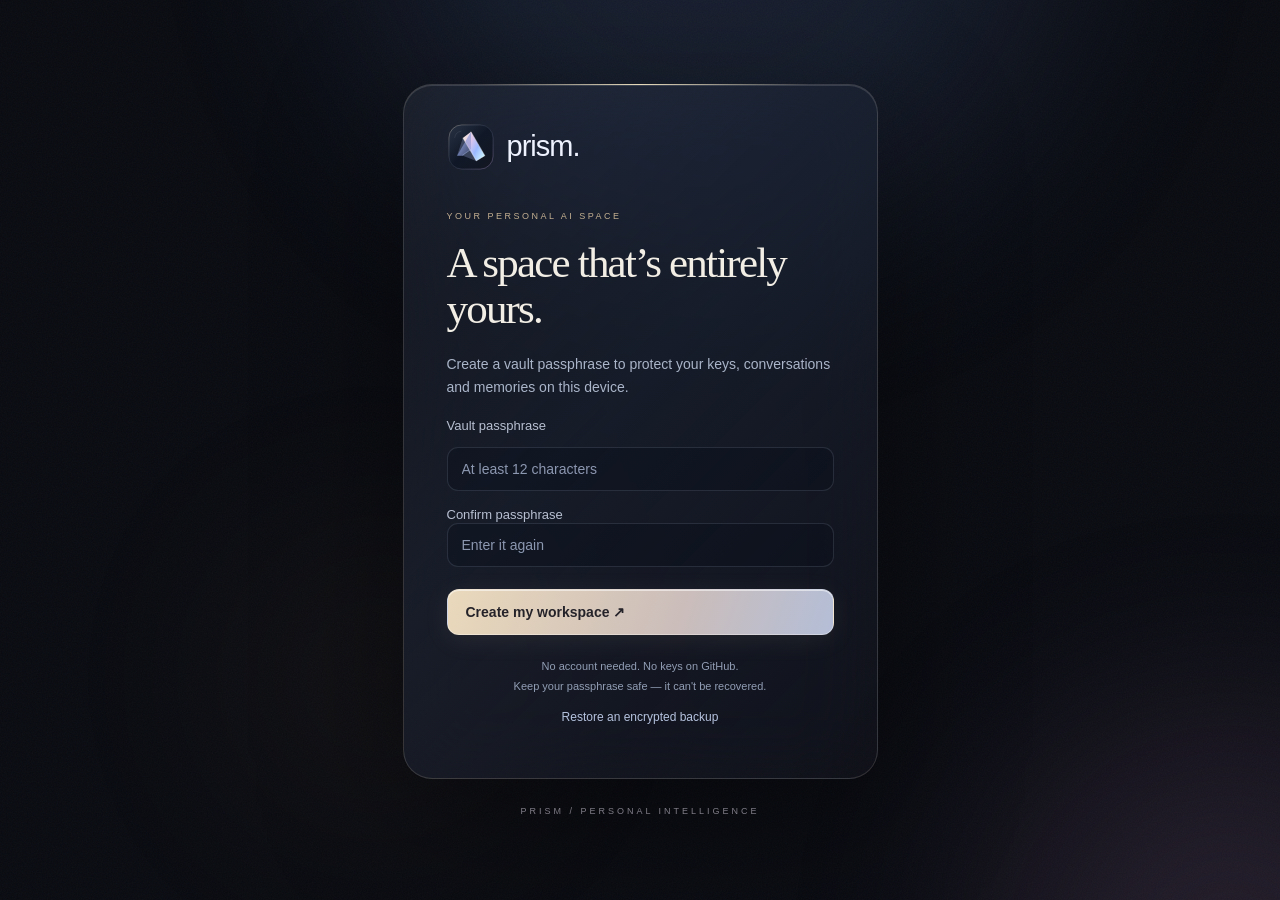
==== commit 2f9ada1b: "Transform Prism into scoped Agent Studio with workspace harness and isolated local runner" ====
--- a/index.html
+++ b/index.html
@@ -1,15 +1,21 @@
 <!doctype html>
-<html lang="en"><head><meta charset="utf-8"><meta name="viewport" content="width=device-width,initial-scale=1,viewport-fit=cover"><meta name="theme-color" content="#0b1020"><meta name="referrer" content="no-referrer"><meta http-equiv="Content-Security-Policy" content="default-src 'self'; script-src 'self'; style-src 'self'; img-src 'self' data:; connect-src https:; object-src 'none'; base-uri 'none'; form-action 'self'; upgrade-insecure-requests"><meta name="prism-release" content="cloudflare-free-1"><meta name="description" content="Your personal AI space. Bring your models, memories and skills."><title>Prism — Your personal AI</title><link rel="icon" href="./prism.svg" type="image/svg+xml"><link rel="stylesheet" href="./style.css"><link rel="stylesheet" href="./luxury.css?v=cloudflare-free-1"><script type="module" src="./app.js?v=cloudflare-free-1"></script></head>
-<body><div class="ambient ambient-one"></div><div class="ambient ambient-two"></div><div class="ambient ambient-three"></div><div class="grain" aria-hidden="true"></div>
+<html lang="en"><head><meta charset="utf-8"><meta name="viewport" content="width=device-width,initial-scale=1,viewport-fit=cover"><meta name="theme-color" content="#0b1020"><meta name="referrer" content="no-referrer"><meta http-equiv="Content-Security-Policy" content="default-src 'self'; script-src 'self'; style-src 'self'; img-src 'self' data:; connect-src https: http://127.0.0.1:* http://localhost:*; frame-src 'self' blob:; worker-src 'self' blob:; object-src 'none'; base-uri 'none'; form-action 'self'"><meta name="prism-release" content="agent-studio-1"><meta name="description" content="Your personal AI space. Bring your models, memories and skills."><title>Prism — Agent Studio</title><link rel="icon" href="./prism.svg" type="image/svg+xml"><link rel="stylesheet" href="./style.css"><link rel="stylesheet" href="./luxury.css?v=agent-studio-1"><link rel="stylesheet" href="./agent-studio.css?v=agent-studio-1"><script type="module" src="./app.js?v=agent-studio-1"></script></head>
+<body><section id="mobile-block" hidden><img src="./prism.svg" width="56" height="56" alt="Prism"><h1>Build on your computer.</h1><p>Prism Agent Studio is designed for a laptop or desktop. Open this same link on your computer to create projects, connect folders and run agents.</p><p>Your vault stays on the device where you created it.</p></section><div class="ambient ambient-one"></div><div class="ambient ambient-two"></div><div class="ambient ambient-three"></div><div class="grain" aria-hidden="true"></div>
 <div id="app" class="app-shell" hidden>
-<aside id="sidebar" class="sidebar glass"><a class="brand" href="./" aria-label="Prism home"><img src="./prism.svg" width="34" height="34" alt=""><span>prism<span class="brand-dot">.</span></span></a><button id="new-chat" class="primary new-chat"><span>＋</span> New conversation</button><div class="section-label">YOUR SPACE</div><nav class="nav-list"><button data-view="chat" class="nav-item active"><span class="nav-icon">◈</span> Conversations</button><button data-view="memories" class="nav-item"><span class="nav-icon">◎</span> Memories</button><button data-view="skills" class="nav-item"><span class="nav-icon">✧</span> Skills</button></nav><label class="history-search"><span aria-hidden="true">⌕</span><input id="search-chats" type="search" placeholder="Search conversations" aria-label="Search conversations"><kbd>⌘ K</kbd></label><div class="history-head section-label"><span>RECENT</span><span id="chat-count"></span></div><div id="history" class="history"></div><div class="sidebar-bottom"><button data-view="settings" class="nav-item"><span class="nav-icon">⚙</span> Settings & models</button><button id="lock" class="account"><span class="avatar">P</span><span>Private workspace<small id="vault-state">Vault unlocked on this device</small></span><span class="lock-icon">⌑</span></button></div></aside>
+<aside id="sidebar" class="sidebar glass"><a class="brand" href="./" aria-label="Prism home"><img src="./prism.svg" width="34" height="34" alt=""><span>prism<span class="brand-dot">.</span></span></a><button id="new-chat" class="primary new-chat"><span>＋</span> New build</button><div class="section-label">YOUR SPACE</div><nav class="nav-list"><button data-view="chat" class="nav-item active"><span class="nav-icon">◈</span> Agent studio</button><button data-view="memories" class="nav-item"><span class="nav-icon">◎</span> Memories</button><button data-view="skills" class="nav-item"><span class="nav-icon">✧</span> Skills</button></nav><label class="history-search"><span aria-hidden="true">⌕</span><input id="search-chats" type="search" placeholder="Search projects" aria-label="Search projects"><kbd>⌘ K</kbd></label><div class="history-head section-label"><span>RECENT</span><span id="chat-count"></span></div><div id="history" class="history"></div><div class="sidebar-bottom"><button data-view="settings" class="nav-item"><span class="nav-icon">⚙</span> Settings & models</button><button id="lock" class="account"><span class="avatar">P</span><span>Private workspace<small id="vault-state">Vault unlocked on this device</small></span><span class="lock-icon">⌑</span></button></div></aside>
 <div id="scrim" class="scrim" hidden></div><main class="main"><header class="topbar"><button id="menu" class="icon-button mobile-only" aria-label="Open navigation">☰</button><div class="breadcrumb"><span id="view-label">Conversation</span><span class="muted">/</span><span id="context-label">A clear space to think</span></div><div class="top-actions"><span class="private-pill"><span></span> Local & encrypted</span><button id="quick-open" class="icon-button" aria-label="Quick switch" title="Quick switch · Ctrl / ⌘ K">⌘</button><button id="settings-shortcut" class="icon-button" aria-label="Open settings">⚙</button></div></header>
-<section id="chat-view" class="view chat-view"><div class="chat-toolbar"><label class="model-picker"><span class="model-symbol">◈</span><select id="active-model" aria-label="Active model"><option value="">Connect a model</option></select></label><div class="chat-tools"><button id="pin-chat" class="icon-button" aria-label="Pin conversation" title="Pin conversation">☆</button><button id="rename-chat" class="icon-button" aria-label="Rename conversation" title="Rename conversation">✎</button><button id="export-chat" class="icon-button" aria-label="Download conversation">↓</button><button id="delete-chat" class="icon-button" aria-label="Delete conversation">×</button></div></div><div id="messages" class="messages" aria-live="polite"><div id="welcome" class="welcome"><div class="orb"><img src="./prism.svg" width="70" height="70" alt=""></div><div class="eyebrow">THE PERSONAL INTELLIGENCE ATELIER.</div><h1>Where thought<br><span>takes shape.</span></h1><p>A private space for your models, memories &amp; ideas.</p><div class="welcome-rule"><span></span><small>BEGIN WITH A POSSIBILITY</small><span></span></div><div class="starter-grid"><button data-starter="Help me turn a rough idea into a practical plan."><span>↗</span><strong>Build something</strong><small>From first spark to next step</small></button><button data-starter="Explain a topic to me from the ground up. First ask what I want to learn."><span>◎</span><strong>Understand deeply</strong><small>Make the complicated click</small></button><button data-starter="Help me write something in my own voice. Ask me about the audience and purpose."><span>✧</span><strong>Find the words</strong><small>Sound a little more like you</small></button><button data-starter="Help me think through a decision. Ask me what I am deciding and what matters most."><span>⌘</span><strong>Think it through</strong><small>A fresh angle, not more noise</small></button></div></div></div><div class="composer-wrap"><div id="chat-error" class="inline-error" role="alert" hidden></div><div class="composer glass"><div class="composer-context"><label>Skill <select id="active-skill" aria-label="Active skill"><option value="">General</option></select></label><span id="memory-indicator">Memory on</span></div><textarea id="prompt" rows="2" placeholder="What's on your mind?" aria-label="Message"></textarea><div class="composer-bottom"><span id="connection-hint">Connect your first model in Settings</span><div><button id="voice" class="icon-button" aria-label="Dictate message">♩</button><button id="stop" class="icon-button" aria-label="Stop response" hidden>■</button><button id="send" class="send-button" aria-label="Send message">↑</button></div></div></div><p class="composer-footnote">AI can make mistakes. Messages and enabled context go to your chosen provider.</p></div></section>
+<section id="chat-view" class="view chat-view"><div class="chat-toolbar"><label class="model-picker"><span class="model-symbol">◈</span><select id="active-model" aria-label="Active model"><option value="">Connect a model</option></select></label><div class="chat-tools"><button id="pin-chat" class="icon-button" aria-label="Pin conversation" title="Pin conversation">☆</button><button id="rename-chat" class="icon-button" aria-label="Rename conversation" title="Rename conversation">✎</button><button id="export-chat" class="icon-button" aria-label="Download conversation">↓</button><button id="delete-chat" class="icon-button" aria-label="Delete conversation">×</button></div></div><div id="messages" hidden><div id="welcome"></div></div>
+<div id="agent-panel" class="agent-panel"><div class="studio-heading"><div><div class="eyebrow">PRISM / AGENT STUDIO</div><h1 id="agent-goal-title">What will you build?</h1><p id="workspace-mode">BROWSER WORKSPACE · NO FOLDER</p></div><span id="agent-state" class="state-pill">Ready</span></div>
+<div class="studio-actions"><button id="workspace-plus" class="secondary">＋ Workspace</button><button id="export-project" class="secondary">Export project ↓</button><button id="disconnect-runner" class="text-link">Disconnect</button><label class="parallel-toggle"><input type="checkbox" id="parallel-agents" checked> Parallel specialists</label></div>
+<div class="studio-grid"><section class="run-pane"><div class="pane-heading"><span>ACTIVITY</span><span id="agent-workers">Lead + up to 2 specialists</span></div><div id="agent-empty" class="agent-empty"><div class="studio-icon">⌘</div><h2>From intent to working files.</h2><p>Give the lead a goal. It plans the work, writes multiple files, calls specialists, runs checks and repairs failures within a bounded run.</p><div class="workflow-line">Plan <span>→</span> Build <span>→</span> Test <span>→</span> Repair</div><p class="quiet-note">No folder needed to start. JavaScript assertions run in an isolated browser sandbox. Connect a folder for file edits; pair the local runner for Docker-isolated Node/Python tests.</p></div><div id="agent-log" class="agent-log" aria-live="polite"></div></section><section class="files-pane"><div class="pane-heading"><span id="file-total">0 files</span><button id="refresh-files" class="text-link">Refresh</button></div><div id="agent-files" class="agent-files"></div><p id="runner-state" class="quiet-note">Runner not connected · JavaScript sandbox available</p><div class="limits-note">8 rounds · 12 model calls · 2 specialists<br>Free models share your Cloudflare allowance. Bigger builds may hit rate or context limits. No paid fallback.</div></section></div></div>
+<div class="composer-wrap"><div id="chat-error" class="inline-error" role="alert" hidden></div><div class="composer glass"><div class="composer-context"><label>Skill <select id="active-skill" aria-label="Active skill"><option value="">General</option></select></label><span id="memory-indicator">Memory on</span></div><textarea id="prompt" rows="2" placeholder="Describe a product, change or bug. Prism will plan, build, test and repair." aria-label="Build goal"></textarea><div class="composer-bottom"><span id="connection-hint">Connect your first model in Settings</span><div><button id="voice" class="icon-button" aria-label="Dictate message">♩</button><button id="stop" class="icon-button" aria-label="Stop response" hidden>■</button><button id="send" class="send-button" aria-label="Run agent">↗</button></div></div></div><p class="composer-footnote">Review generated code before using it. Goals, selected files and enabled context go to your chosen provider. No external actions or paid fallback.</p></div></section>
 <section id="memories-view" class="view content-view" hidden><div class="page-heading"><div class="eyebrow">CONTEXT THAT STAYS</div><h1>A mind that knows you.</h1><p>You decide what gets remembered. Enabled memories are included with your messages.</p></div><div class="surface"><div class="row-between"><div><h2>Personal memory</h2><p>Use your saved context in conversations</p></div><label class="switch"><input id="memory-enabled" type="checkbox"><span></span><span class="sr-only">Enable memory</span></label></div></div><form id="memory-form" class="surface form-stack"><label for="memory-text">Add a memory</label><textarea id="memory-text" required maxlength="4000" rows="3" placeholder="I prefer examples when learning something new."></textarea><button class="primary fit" type="submit">＋ Remember this</button></form><div id="memory-list" class="record-list"></div></section>
-<section id="skills-view" class="view content-view" hidden><div class="page-heading"><div class="eyebrow">WAYS OF THINKING</div><h1>Your own superpowers.</h1><p>Create reusable instructions and choose a skill for any conversation. Skills guide the model; they don't run code or tools.</p></div><button id="add-skill" class="primary fit">＋ Create a skill</button><div id="skill-list" class="skill-grid"></div></section>
+<section id="skills-view" class="view content-view" hidden><div class="page-heading"><div class="eyebrow">WAYS OF THINKING</div><h1>Your own superpowers.</h1><p>Create reusable instructions and choose a skill for any conversation. Skills guide the agent’s approach. Tool permissions stay limited to the selected workspace.</p></div><button id="add-skill" class="primary fit">＋ Create a skill</button><div id="skill-list" class="skill-grid"></div></section>
 <section id="settings-view" class="view content-view" hidden><div class="page-heading"><div class="eyebrow">MAKE IT YOURS</div><h1>The details make the difference.</h1></div><div class="settings-tabs" role="tablist"><button class="active" data-tab="connections" role="tab" aria-selected="true">Models & keys</button><button data-tab="personality" role="tab" aria-selected="false">Personalization</button><button data-tab="privacy" role="tab" aria-selected="false">Privacy & data</button></div><div id="connections-tab" class="tab-panel"><div class="section-heading"><div><h2>Your model connections</h2><p>Multiple keys, providers and models. Choose one for each conversation.</p></div><button id="add-connection" class="primary">＋ Add connection</button></div><section class="free-models surface" aria-labelledby="free-models-title"><div class="free-heading"><div><div class="eyebrow">MORE POSSIBILITY. ZERO MODEL COST.</div><h2 id="free-models-title">Free models</h2></div><button id="browse-free" class="secondary">Explore models ↗</button></div><p>Cloudflare Llama 3.2 3B works without an API key. Your chat and enabled context go through Prism’s Cloudflare Worker. Shared daily limits apply. Other providers still need your key.</p><button id="use-cloudflare" class="primary">Use Cloudflare free · no key</button></section><div id="connection-list" class="record-list"></div><div class="quiet-note">Keys are encrypted in this browser with your vault passphrase. They are sent directly to your chosen provider when you chat. Cloudflare free mode sends context through Prism’s Worker without a key. There is no cloud sync. Provider usage may be billed by your API provider.</div></div><form id="personality-tab" class="tab-panel surface form-stack" hidden><label for="your-name">What should the AI call you?</label><input id="your-name" maxlength="100" placeholder="Your name"><label for="about-you">What should it know about you?</label><textarea id="about-you" rows="4" maxlength="8000" placeholder="Your work, interests or goals…"></textarea><label for="response-style">How should it respond?</label><textarea id="response-style" rows="4" maxlength="8000" placeholder="Be direct and thoughtful. Use practical examples."></textarea><label for="temperature">Creativity <output id="temperature-output">0.7</output></label><input id="temperature" type="range" min="0" max="1" step="0.1" value="0.7"><label class="check-row"><input id="read-aloud" type="checkbox"> Read replies aloud on this device</label><button type="submit" class="primary fit">Save personalization</button></form><div id="privacy-tab" class="tab-panel" hidden><div class="surface form-stack"><h2>Your data, under your control.</h2><p>Conversations, API keys, memories and settings are encrypted together using AES-GCM and a passphrase-derived key. Your passphrase is never saved or sent. Locking hides the workspace and drops its active vault key.</p><p>This is a device-local vault, not a cloud account. A lost passphrase cannot be recovered. Browser extensions or compromised devices can still read data while unlocked.</p><div class="button-row"><button id="backup" class="secondary">Download encrypted backup</button><label class="secondary file-label">Restore backup<input id="restore" type="file" accept="application/json,.json" hidden></label></div><button id="privacy-lock" class="secondary fit">Lock workspace now</button><p class="muted">Automatically locks after 15 minutes without interaction. Clearing browser data removes this device's vault; keep an encrypted backup.</p></div></div></section>
 <footer id="toast" class="toast" role="status" hidden></footer></main></div>
 <section id="gate" class="gate"><div class="gate-card glass"><div class="brand gate-brand"><img src="./prism.svg" width="42" height="42" alt=""><span>prism.</span></div><div class="eyebrow">YOUR PERSONAL AI SPACE</div><h1 id="gate-title">Your mind.<br>A clearer space.</h1><p id="gate-copy">Create a vault passphrase to protect your keys, conversations and memories on this device.</p><form id="unlock-form" class="form-stack"><label for="passphrase">Vault passphrase</label><input id="passphrase" type="password" autocomplete="new-password" minlength="12" required placeholder="At least 12 characters"><div id="confirm-wrap"><label for="confirm-passphrase">Confirm passphrase</label><input id="confirm-passphrase" type="password" autocomplete="new-password" minlength="12" placeholder="Enter it again"></div><div id="gate-error" class="inline-error" role="alert" hidden></div><button id="unlock-button" class="primary" type="submit">Create my workspace <span>↗</span></button></form><p class="gate-foot">No account needed. No keys on GitHub.<br>Keep your passphrase safe — it can't be recovered.</p><label class="text-link file-label">Restore an encrypted backup<input id="gate-restore" type="file" accept="application/json,.json" hidden></label></div><div class="gate-caption">PRISM / PERSONAL INTELLIGENCE</div></section>
+<dialog id="workspace-dialog" class="workspace-dialog"><div class="dialog-header"><h2>Choose your workspace</h2><button id="close-workspace" class="icon-button" aria-label="Close workspace">×</button></div><div class="workspace-options"><button id="new-virtual" class="surface"><strong>No-folder project</strong><span>Start with a private virtual filesystem. Export a ZIP when ready. JavaScript sandbox tests work without installation.</span></button><button id="attach-folder" class="surface"><strong>＋ Connect local folder</strong><span>Desktop Chromium: select a project folder to read and create/replace text files. No native commands. Reconnect after reload.</span></button><section class="surface"><h3>Connect local runner</h3><p>For real Node/Python commands, start the Python companion in a dedicated project folder. Docker provides isolated test execution. It is not installed or running on your computer yet.</p><a class="text-link" href="./prism-runner.zip" download>Download runner &amp; setup guide ↓</a><pre class="runner-start">python3 prism_runner.py --workspace "/path/to/project"</pre><p class="quiet-note">Read the included setup guide. Start Docker and pull node:22-alpine or python:3.12-alpine for tests. Tests have no network or host access. Browsers may ask for local-network permission.</p><form id="pair-form" class="form-stack"><label for="runner-port">Local port</label><input id="runner-port" inputmode="numeric" value="4318" required><label for="runner-token">Session pairing token (not an API key)</label><input id="runner-token" type="password" autocomplete="off" required placeholder="From your runner terminal"><p class="quiet-note">Stored only in this tab’s memory. Never sent to your model. Stop the terminal to revoke access.</p><button class="primary" type="submit">Pair this computer</button></form></section></div></dialog>
+<section id="file-view" class="file-view" hidden><div class="dialog-header"><h2 id="file-name">Source</h2><button id="close-file" class="icon-button" aria-label="Close source">×</button></div><textarea id="file-source" readonly aria-label="Generated source"></textarea></section>
 <dialog id="free-dialog" class="free-dialog"><div class="dialog-header"><h2>Find your free model</h2><button id="close-free" class="icon-button" aria-label="Close free models">×</button></div><div class="free-browser"><label for="free-provider">Provider</label><select id="free-provider"><option value="cloudflare">Cloudflare · no API key</option><option value="openrouter">OpenRouter · zero-priced models</option><option value="groq">Groq · Free plan</option><option value="gemini">Gemini · Free tier</option></select><p id="free-terms" class="quiet-note"></p><a id="free-terms-link" target="_blank" rel="noopener noreferrer">Provider limits &amp; terms ↗</a><div class="free-search"><input id="free-query" type="search" placeholder="Search free models" aria-label="Search free models"><button id="refresh-free" class="secondary">Refresh</button></div><div id="free-status" role="status" aria-live="polite"></div><div id="free-list" class="free-list"></div></div></dialog>
 <dialog id="editor"><form id="editor-form" class="form-stack"><div class="row-between"><h2 id="editor-title"></h2><button id="close-editor" type="button" class="icon-button" aria-label="Close">×</button></div><div id="editor-fields" class="form-stack"></div><div id="editor-error" class="inline-error" role="alert" hidden></div><div class="button-row"><button type="button" id="cancel-editor" class="secondary">Cancel</button><button type="submit" class="primary">Save</button></div></form></dialog>
 <dialog id="confirm-dialog"><form method="dialog" class="form-stack"><h2 id="confirm-title">Are you sure?</h2><p id="confirm-copy"></p><div class="button-row"><button value="cancel" class="secondary">Cancel</button><button value="yes" class="primary danger">Delete</button></div></form></dialog>
--- a/agent-studio.css
+++ b/agent-studio.css
@@ -0,0 +1,11 @@
+:root{--studio-accent:#b8b4fa}body{background:#090b11}.ambient{opacity:.2}.sidebar{background:rgba(17,19,29,.78);border-right:1px solid #ffffff0d}.brand{letter-spacing:-1px}.new-chat{background:#b9b6ef;color:#141323}.topbar{background:#0d1016aa;backdrop-filter:blur(30px)}.main{min-width:0}.chat-view{overflow-y:auto;display:flex!important;min-height:0}.chat-view[hidden]{display:none!important}.chat-toolbar{background:transparent}.agent-panel{padding:26px 32px 0;max-width:1440px;width:100%;margin:0 auto;flex:1;min-height:280px}.studio-heading{display:flex;justify-content:space-between;align-items:center;gap:20px}.studio-heading h1{font:500 clamp(24px,3vw,38px)/1.2 Georgia,serif;letter-spacing:-.8px;margin:10px 0;overflow-wrap:anywhere}.studio-heading p{font-size:10px;letter-spacing:1.5px;color:#828b9f}.state-pill{font-size:11px;color:#c8e9d5;border:1px solid #8ed5ae30;background:#4c9d7020;padding:7px 12px;border-radius:30px;white-space:nowrap}.studio-actions{display:flex;gap:10px;flex-wrap:wrap;align-items:center;margin:20px 0}.studio-actions button{font-size:12px;padding:9px 12px}.parallel-toggle{font-size:11px;color:#9ca5b8;margin-left:auto;display:flex;gap:6px;align-items:center}.parallel-toggle input{accent-color:#b8b4fa;width:14px}.studio-grid{display:grid;grid-template-columns:minmax(0,1fr) 230px;border:1px solid #ffffff12;border-radius:17px;background:linear-gradient(120deg,#ffffff04,#ffffff01);overflow:hidden;min-height:350px}.pane-heading{height:44px;display:flex;align-items:center;justify-content:space-between;gap:10px;border-bottom:1px solid #ffffff0c;padding:0 16px;font-size:10px;color:#8590a5;letter-spacing:1px}.pane-heading span+span{font-size:9px;letter-spacing:0}.files-pane{border-left:1px solid #ffffff0d;background:#ffffff02;min-width:0}.agent-empty{max-width:550px;padding:30px 36px}.studio-icon{width:44px;height:44px;background:linear-gradient(140deg,#b4a3e92b,#8fb9d01a);border:1px solid #c6c4ff22;border-radius:12px;display:grid;place-items:center;font-size:24px;color:#cac5ec;margin-bottom:20px}.agent-empty h2{font:400 25px Georgia,serif;color:#e2e5ef}.agent-empty p{font-size:12px;color:#929cb0;line-height:1.8}.workflow-line{font-size:11px;color:#d6d0f4;margin:24px 0;display:flex;gap:14px}.workflow-line span{color:#647086}.agent-log{max-height:400px;overflow-y:auto;padding:10px 18px}.agent-event{padding:11px 0;border-bottom:1px solid #ffffff08;display:grid;grid-template-columns:110px minmax(0,1fr);gap:12px}.event-label{font-size:9px;letter-spacing:.7px;color:#b5aedc;padding-top:3px}.event-text{white-space:pre-wrap;overflow-wrap:anywhere;font:11px/1.7 ui-monospace,SFMono-Regular,monospace;margin:0;color:#aeb9cc;max-height:210px;overflow:auto}.event-test .event-label{color:#a1cfbb}.event-error .event-label{color:#e4a4a4}.agent-files{padding:9px;max-height:300px;overflow:auto}.agent-file{display:block;width:100%;text-align:left;background:none;border:0;border-radius:7px;color:#b3bed1;font:11px/1.6 ui-monospace,monospace;padding:8px;overflow-wrap:anywhere}.agent-file:hover,.agent-file.active{background:#b8b4fa14;color:#e5e3ff}.files-pane>.quiet-note{padding:0 16px;font-size:10px}.limits-note{font-size:10px;line-height:1.8;color:#6f7b92;padding:14px 16px;border-top:1px solid #ffffff0b;margin-top:20px}.composer-wrap{max-width:1440px!important;padding:22px 32px 12px!important;width:100%;background:transparent!important}.composer{border-radius:17px!important;background:#ffffff05!important;border:1px solid #beb9e42a!important;box-shadow:0 10px 40px #0002!important}.composer textarea{font-size:13px!important}.composer-bottom{gap:10px}.composer-bottom>span{font-size:9px!important;overflow:hidden;text-overflow:ellipsis;white-space:nowrap}.composer-footnote{font-size:9px!important}.send-button{background:#b9b6ef!important;color:#161321!important}.workspace-dialog{max-width:640px;width:calc(100% - 32px);max-height:90dvh;overflow:auto}.workspace-options{display:grid;gap:12px;padding-top:14px}.workspace-options>.surface{margin:0;text-align:left;display:block}.workspace-options strong,.workspace-options span{display:block}.workspace-options span,.workspace-options p{font-size:12px;line-height:1.7;color:#a0aac0;margin-top:8px}.runner-start{font:11px/1.6 monospace;white-space:pre-wrap;background:#0003;padding:12px;border-radius:8px}.file-view{position:fixed;inset:8vh 6vw;z-index:50;border:1px solid #ffffff25;background:#10131ef5;backdrop-filter:blur(30px);border-radius:15px;box-shadow:0 30px 100px #000b;padding:20px;display:flex;flex-direction:column}.file-view[hidden]{display:none}.file-view textarea{flex:1;width:100%;resize:none;font:12px/1.7 monospace;background:#090c14;color:#bfc9dc;white-space:pre;overflow:auto;margin-top:16px}.file-view h2{font:14px monospace;overflow-wrap:anywhere}#messages[hidden]{display:none!important}
+@media(min-width:1100px){.sidebar{width:245px}.agent-panel{padding-top:36px}.studio-grid{min-height:390px}}@media(max-width:760px){.agent-panel{padding:20px 16px 0}.studio-grid{grid-template-columns:minmax(0,1fr)}.files-pane{border-left:0;border-top:1px solid #ffffff0c}.agent-files{max-height:130px}.agent-empty{padding:22px}.studio-heading h1{font-size:27px}.composer-wrap{padding:18px 16px!important}.agent-log{max-height:280px}.agent-event{grid-template-columns:80px minmax(0,1fr);gap:6px}.parallel-toggle{margin-left:0}.workflow-line{gap:9px}.limits-note{margin-top:8px}.files-pane>.quiet-note{margin:8px 0}.studio-actions{gap:5px}.studio-actions button{padding:8px;font-size:11px}.file-view{inset:5vh 12px}.chat-toolbar{padding:9px 16px!important}.topbar{padding:0 16px}.private-pill{display:none}}
+/* Keep the activity and composer in normal flow rather than shrink-overlapping. */
+.chat-view{flex-direction:column!important;overflow:auto!important}.agent-panel{flex:none!important;min-height:0}.composer-wrap{flex:none!important;position:relative}.studio-grid{min-height:330px}.agent-log:empty{display:none}
+@media(max-width:760px){.sidebar:not(.open){transform:translateX(calc(-100% - 20px))!important}.agent-panel{flex:none!important}.studio-grid{min-height:0}.agent-empty{padding:20px}.composer-wrap{margin-top:8px!important}.chat-view{overflow:auto!important}.mobile-only{display:inline-flex!important}}
+#mobile-block:not([hidden]){position:fixed;inset:0;z-index:100;background:radial-gradient(ellipse at top,#24223d,#0b0e17 65%);padding:16vh 28px 30px;display:flex;flex-direction:column;align-items:flex-start;justify-content:flex-start}#mobile-block h1{font:400 38px/1.15 Georgia,serif;letter-spacing:-1px;margin-top:32px}#mobile-block p{font-size:14px;line-height:1.8;color:#a0abc2;max-width:400px}#mobile-block p+p{font-size:11px;color:#67738c}
+/* Desktop workspace scrolls independently; the goal composer always stays reachable. */
+.chat-view{overflow:hidden!important}.agent-panel{flex:1!important;min-height:0;overflow:auto;padding-bottom:18px}.composer-wrap{position:relative;flex-shrink:0!important}.agent-empty{padding-top:24px;padding-bottom:24px}.studio-grid{min-height:270px}
+.agent-panel{padding-top:18px}.studio-heading .eyebrow{margin-bottom:8px}.studio-heading p{margin-bottom:8px}.studio-actions{margin:14px 0}.studio-heading h1{font-size:32px}.agent-empty h2{font-size:22px}.agent-empty .studio-icon{margin-bottom:12px}
+
+@media(min-width:761px) and (max-height:800px){.studio-heading h1{font-size:28px;margin:4px 0}.studio-heading .eyebrow{margin:0!important}.studio-heading p{margin:6px 0}.agent-panel{padding-top:8px}.studio-actions{margin:10px 0}.studio-actions button{padding:7px 10px}.composer-wrap{padding-top:12px!important}.composer textarea{min-height:46px!important;max-height:90px}.agent-empty{padding:18px 28px}.agent-empty .studio-icon{display:none}.agent-empty h2{margin-top:0}}
